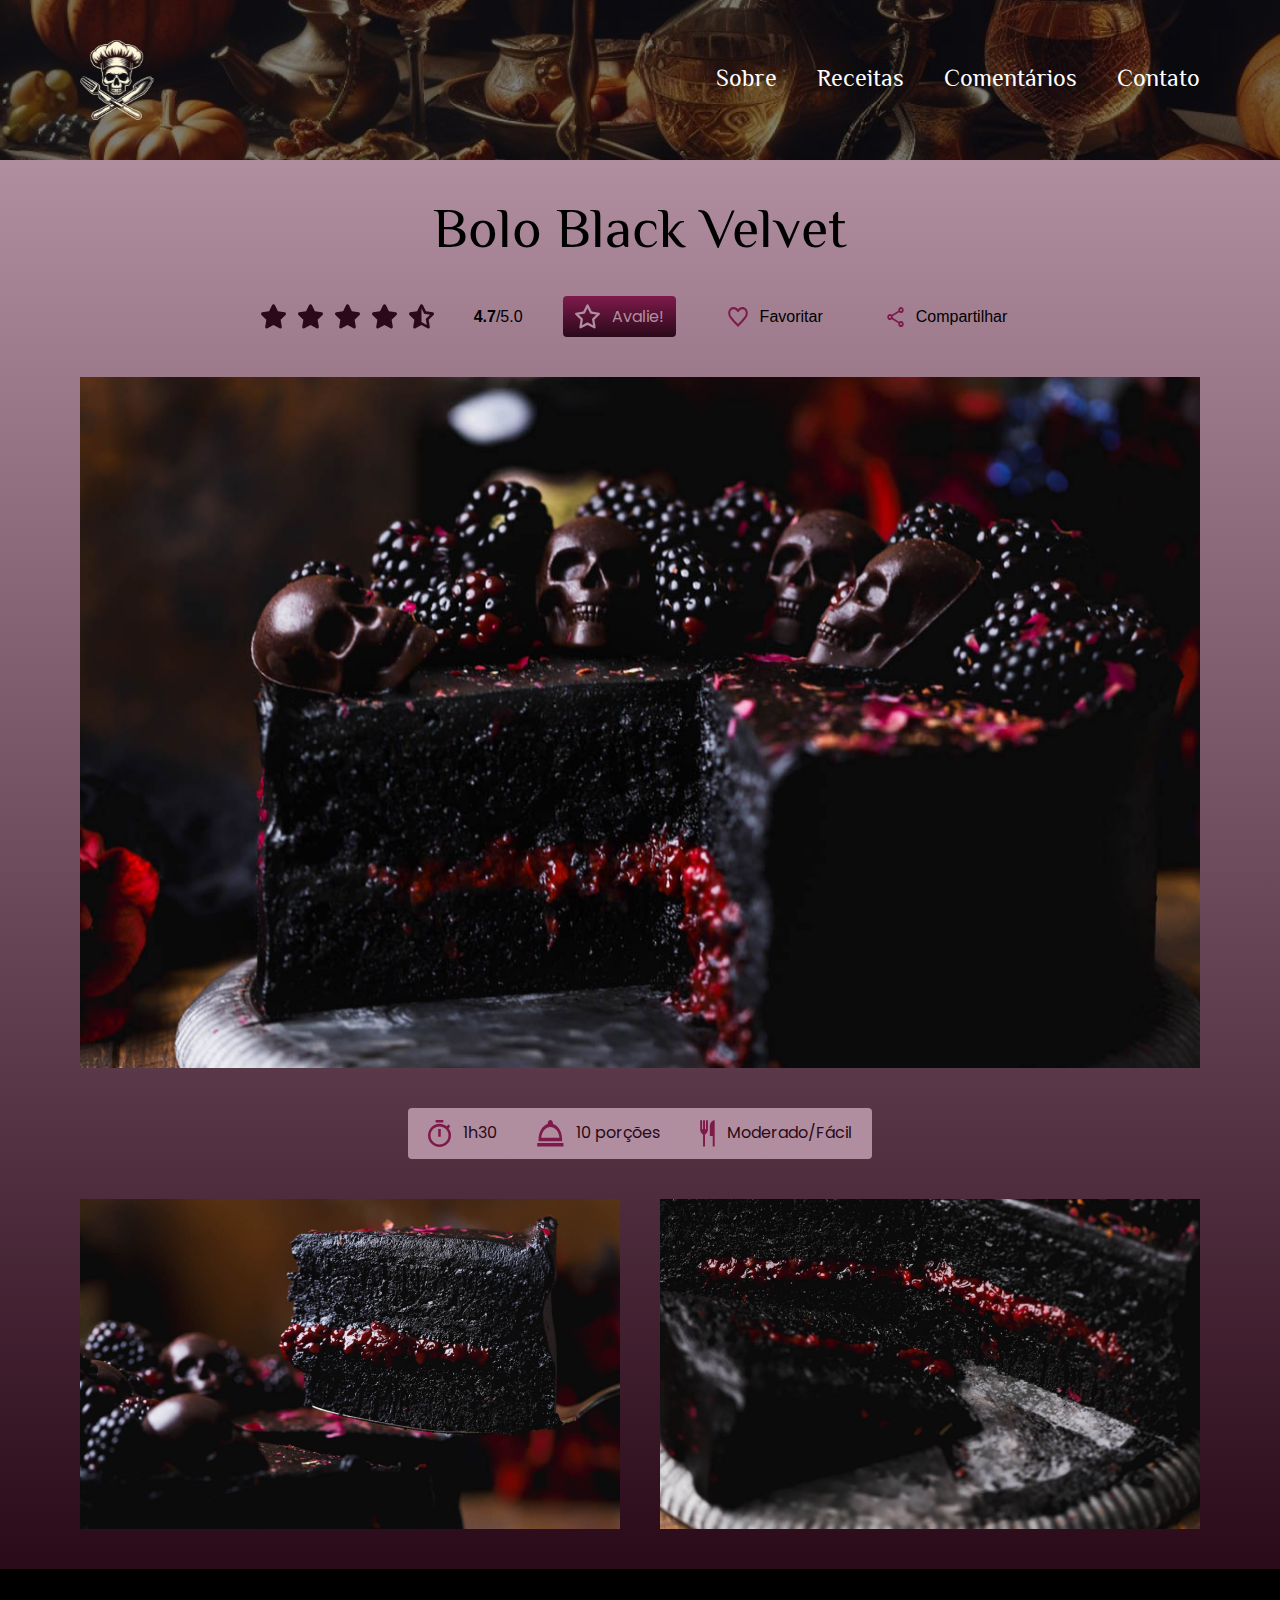
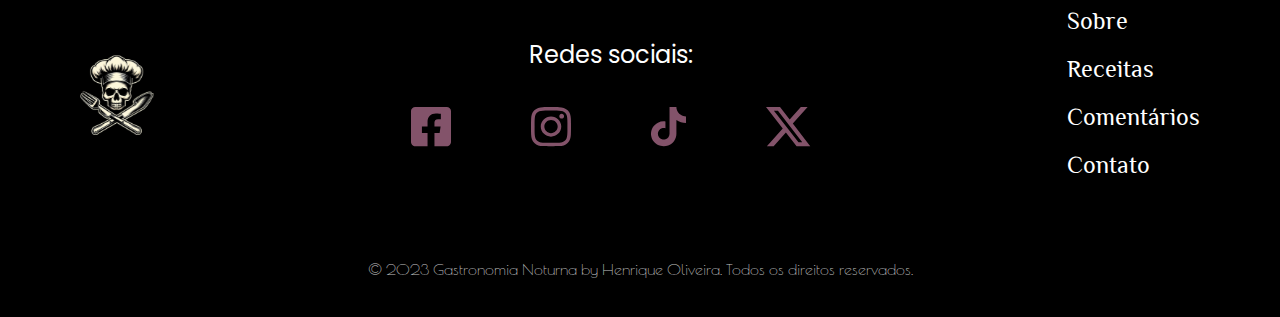
==== recipes/black-velvet.html @ 180b0411 "🐦‍⬛ Started the Recipes Internal page." ====
<!DOCTYPE html>
<html lang="pt-br">
<head>
    <link rel="stylesheet" href="../css/style.css">
    <link rel="shortcut icon" href="../img/logo.svg" type="image/x-icon">
    <link rel="preconnect" href="https://fonts.googleapis.com">
    <link rel="preconnect" href="https://fonts.gstatic.com" crossorigin>
    <link href="https://fonts.googleapis.com/css2?family=Philosopher:wght@400;700&family=Poiret+One&family=Poppins&display=swap" rel="stylesheet">
    <meta charset="UTF-8">
    <meta name="viewport" content="width=device-width, initial-scale=1.0">
    <title>Gastronomia Noturna | Bolo Black Velvet</title>
</head>
<body>
    <header>
        <div class="container">
            <nav class="header-internal">
                <a href="./">
                    <img src="../img/logo.svg" alt="Gastronomia Noturna">
                </a>
                <ul class="header-menu font-1-m color-00">
                    <li><a href="../index.html#about">Sobre</a></li>
                <li><a href="../index.html#recipes">Receitas</a></li>
                <li><a href="../index.html#comments">Comentários</a></li>
                <li><a href="../index.html#contact">Contato</a></li>
                </ul>
            </nav>
        </div>
    </header>
    <main class="main-bg">
        <div class="main container">
            <h1 class="font-1-xl color-03">Bolo Black Velvet</h1>
            <div class="infobar-1">
                <ul class="rate">
                    <li><img src="../img/icons/rate-full.svg" alt=""></li>
                    <li><img src="../img/icons/rate-full.svg" alt=""></li>
                    <li><img src="../img/icons/rate-full.svg" alt=""></li>
                    <li><img src="../img/icons/rate-full.svg" alt=""></li>
                    <li><img src="../img/icons/rate-half.svg" alt=""></li>
                </ul>
                <p><span>4.7</span>/5.0</p>
                <a href="" class="button color-p05 font-3-s"><img src="../img/icons/rate.svg" alt="">Avalie!</a>
                <a href=""><img src="../img/icons/like.svg" alt="">Favoritar</a>
                <a href=""><img src="../img/icons/share.svg" alt="">Compartilhar</a>
            </div>
            <img src="../img/black-velvet-2.png" alt="bolo preto" class="main-img">
            <ul class="infobar-2 color-p01 font-3-s">
                <li><img src="../img/icons/time.svg"alt="">1h30</li>
                <li><img src="../img/icons/portions.svg"alt="">10 porções</li>
                <li><img src="../img/icons/level.svg"alt="">Moderado/Fácil</li>
            </ul>
            <div class="main-galery">
                <figure>
                    <img src="../img/black-velvet-3.png" alt="bolo preto">
                </figure>
                <figure>
                    <img src="../img/black-velvet-4.png" alt="bolo preto">                    
                </figure>
            </div>
        </div>
    </main>
    <footer class="footer-bg">
        <div class="footer container">
            <a href="../index.html">
                <img src="../img/logo.svg" alt="">
            </a>
            <div class="footer-social">
                <h2 class="font-3-m color-00">Redes sociais:</h2>
                <div class="footer-nav">
                    <a href=""><img src="../img/icons/facebook.svg" alt="facebook"></a>
                    <a href=""><img src="../img/icons/instagram.svg" alt="instagram"></a>
                    <a href=""><img src="../img/icons/tiktok.svg" alt="tiktok"></a>
                    <a href=""><img src="../img/icons/twitter.svg" alt="twitter"></a>
                </div>
            </div>
            <ul class="footer-menu font-1-m color-00">
                <li><a href="../index.html#about">Sobre</a></li>
                <li><a href="../index.html#recipes">Receitas</a></li>
                <li><a href="../index.html#comments">Comentários</a></li>
                <li><a href="../index.html#contact">Contato</a></li>
            </ul>
        </div>
        <p class="font-2-s color-00 container">© 2023 Gastronomia Noturna by Henrique Oliveira. Todos os direitos reservados.</p>
    </footer>
</body>
</html>
---- css/style.css ----
/* Estilos globais */

@import url(./global/global.css);
@import url(./global/header.css);
@import url(./global/footer.css);

/* Estilos de cor, tipografia e componentes */

@import url(./utilities/colors.css);
@import url(./utilities/components.css);
@import url(./utilities/typography.css);

/* Home */

@import url(./home/about.css);
@import url(./home/recipes.css);
@import url(./home/comments.css);
@import url(./home/contact.css);


/* Página interna de receitas */

@import url(./recipes/recipe-internal.css);
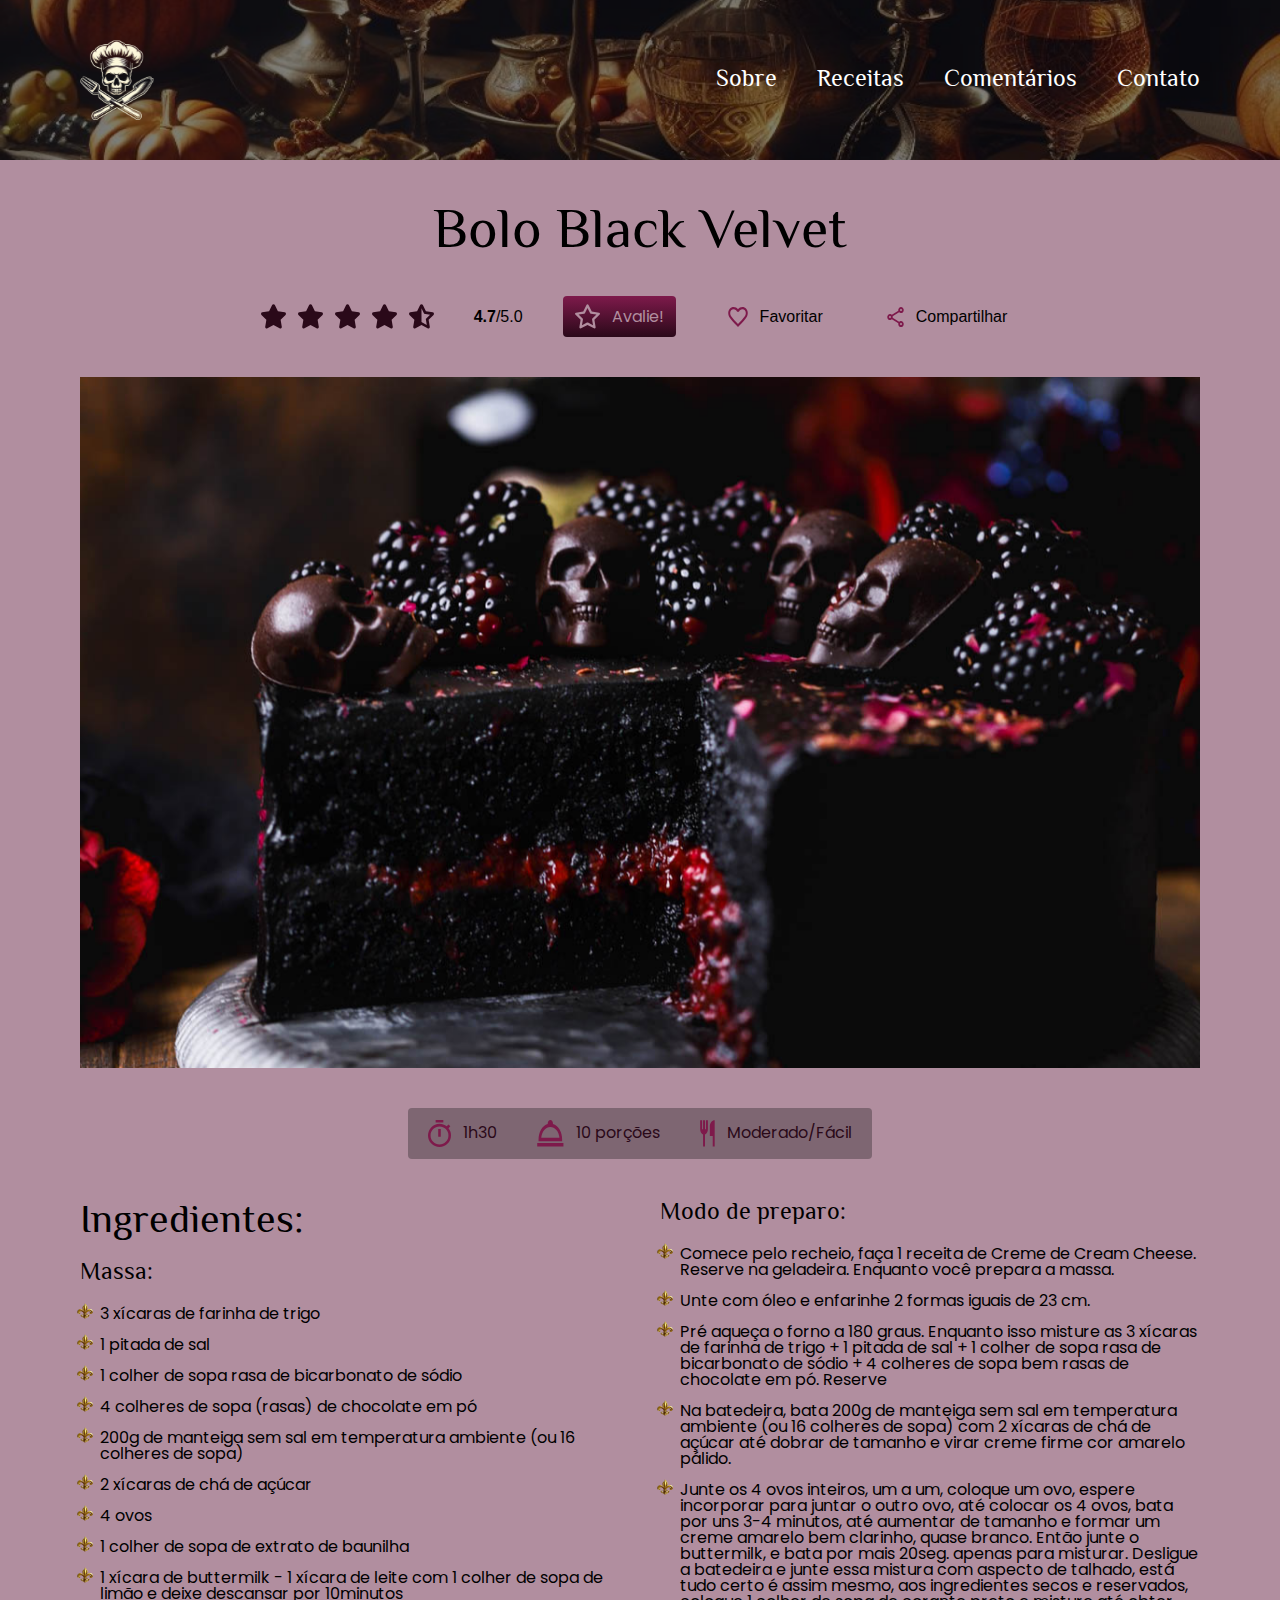
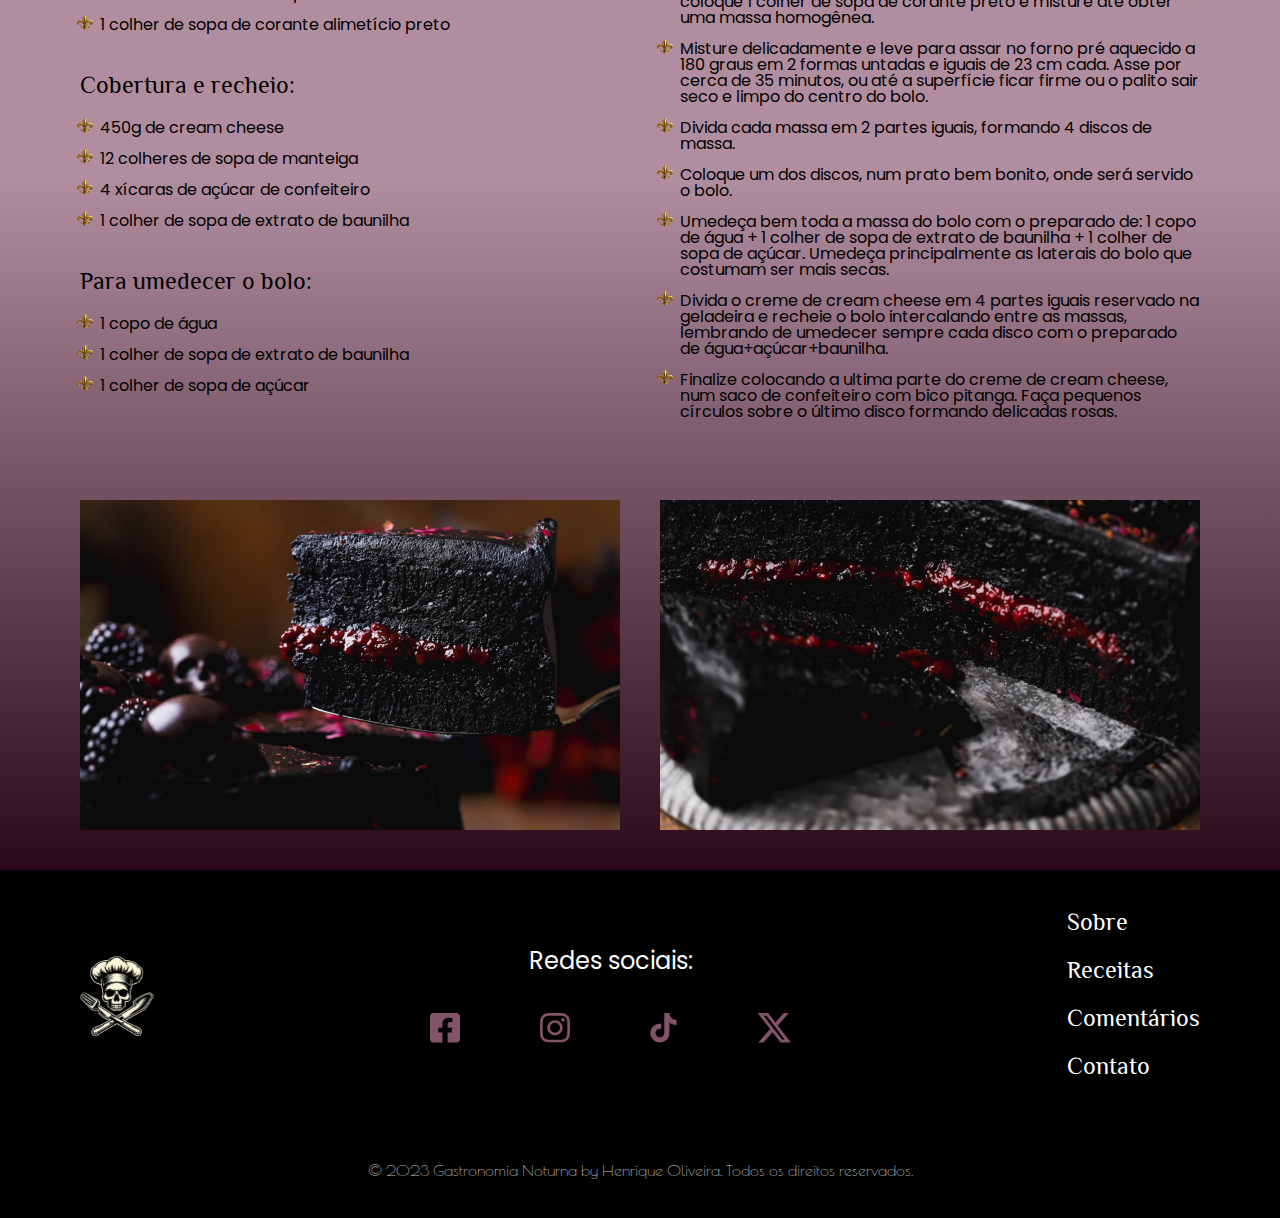
==== commit dbd2e4ba: "🐦‍⬛ Finished the Recipes Internal page." ====
--- a/recipes/black-velvet.html
+++ b/recipes/black-velvet.html
@@ -48,6 +48,53 @@
                 <li><img src="../img/icons/portions.svg"alt="">10 porções</li>
                 <li><img src="../img/icons/level.svg"alt="">Moderado/Fácil</li>
             </ul>
+            <div class="main-recipe">
+                <div class="ingredients">
+                    <h2 class="font-1-l color-03">Ingredientes:</h2>
+                    <h3 class="font-1-m color-03">Massa:</h3>
+                    <ul class="font-3-s color-03">
+                        <li>3 xícaras de farinha de trigo</li>
+                        <li>1 pitada de sal</li>
+                        <li>1 colher de sopa rasa  de bicarbonato de sódio</li>
+                        <li>4 colheres de sopa  (rasas) de chocolate em pó</li>
+                        <li>200g de manteiga sem sal em temperatura ambiente (ou 16 colheres de sopa)</li>
+                        <li>2 xícaras de chá de açúcar</li>
+                        <li>4 ovos</li>
+                        <li>1 colher de sopa de extrato de baunilha</li>
+                        <li>1 xícara de  buttermilk - 1 xícara de leite com 1 colher de sopa de limão e deixe descansar por 10minutos</li>
+                        <li>1 colher de sopa  de corante alimetício preto</li>
+                    </ul>
+                    <h3 class="font-1-m color-03">Cobertura e recheio:</h3>
+                    <ul class="font-3-s color-03">
+                        <li>450g de cream cheese</li>
+                        <li>12 colheres de sopa de manteiga</li>
+                        <li>4 xícaras de açúcar de confeiteiro</li>
+                        <li>1 colher de sopa  de extrato de baunilha</li>
+                    </ul>
+                    <h3 class="font-1-m color-03">Para umedecer o bolo:</h3>
+                    <ul class="font-3-s color-03">
+                        <li>1 copo de água</li>
+                        <li>1 colher de sopa de extrato de baunilha</li>
+                        <li>1 colher de sopa de açúcar</li>
+                    </ul>
+                </div>
+                <div class="instructions">
+                    <h2 class="font-1-m color-03">Modo de preparo:</h2>
+                    <ul class="font-3-s color-03">
+                        <li>Comece pelo recheio, faça 1 receita de Creme de Cream Cheese. Reserve na geladeira. Enquanto você prepara a massa.</li>
+                        <li>Unte com óleo e enfarinhe 2 formas iguais de 23 cm.</li>
+                        <li>Pré aqueça o forno a 180 graus. Enquanto isso misture as 3 xícaras de farinha de trigo + 1 pitada de sal + 1 colher de sopa rasa  de bicarbonato de sódio + 4 colheres de sopa bem rasas de chocolate em pó. Reserve</li>
+                        <li>Na batedeira, bata 200g de manteiga sem sal em temperatura ambiente (ou 16 colheres de sopa)  com 2 xícaras de chá de açúcar até dobrar de tamanho e virar creme firme cor amarelo pálido.</li>
+                        <li>Junte os 4 ovos inteiros, um a um, coloque um ovo, espere incorporar para juntar o outro  ovo, até colocar os 4 ovos, bata por uns 3-4 minutos, até aumentar de tamanho e formar um creme amarelo bem clarinho, quase branco.  Então junte o buttermilk,  e bata por mais 20seg. apenas para misturar. Desligue a batedeira e  junte essa mistura com aspecto de talhado, está tudo certo é assim mesmo,   aos ingredientes secos e reservados, coloque 1 colher de sopa de corante preto e misture até obter uma massa homogênea.</li>
+                        <li>Misture delicadamente e leve para assar no forno pré aquecido a 180 graus em 2 formas untadas e iguais de 23 cm cada. Asse por cerca de 35 minutos,  ou até a superfície ficar firme ou o palito sair seco e limpo do centro do bolo.</li>
+                        <li>Divida cada massa em 2 partes iguais, formando 4 discos de massa.</li>
+                        <li>Coloque um dos discos, num prato bem bonito, onde será servido o bolo.</li>
+                        <li>Umedeça bem toda a massa do bolo com o preparado de: 1 copo de água + 1 colher de sopa de extrato de baunilha + 1 colher de sopa de açúcar. Umedeça principalmente as laterais do bolo que costumam ser mais secas.</li>
+                        <li>Divida o creme de cream cheese em 4 partes iguais reservado na geladeira e recheie o bolo  intercalando entre as massas, lembrando de umedecer sempre cada disco com o preparado de água+açúcar+baunilha.</li>
+                        <li>Finalize colocando a ultima parte do creme de cream cheese, num saco de confeiteiro com bico pitanga. Faça pequenos círculos sobre o último disco  formando delicadas rosas.</li>
+                    </o>
+                </div>
+            </div>
             <div class="main-galery">
                 <figure>
                     <img src="../img/black-velvet-3.png" alt="bolo preto">
